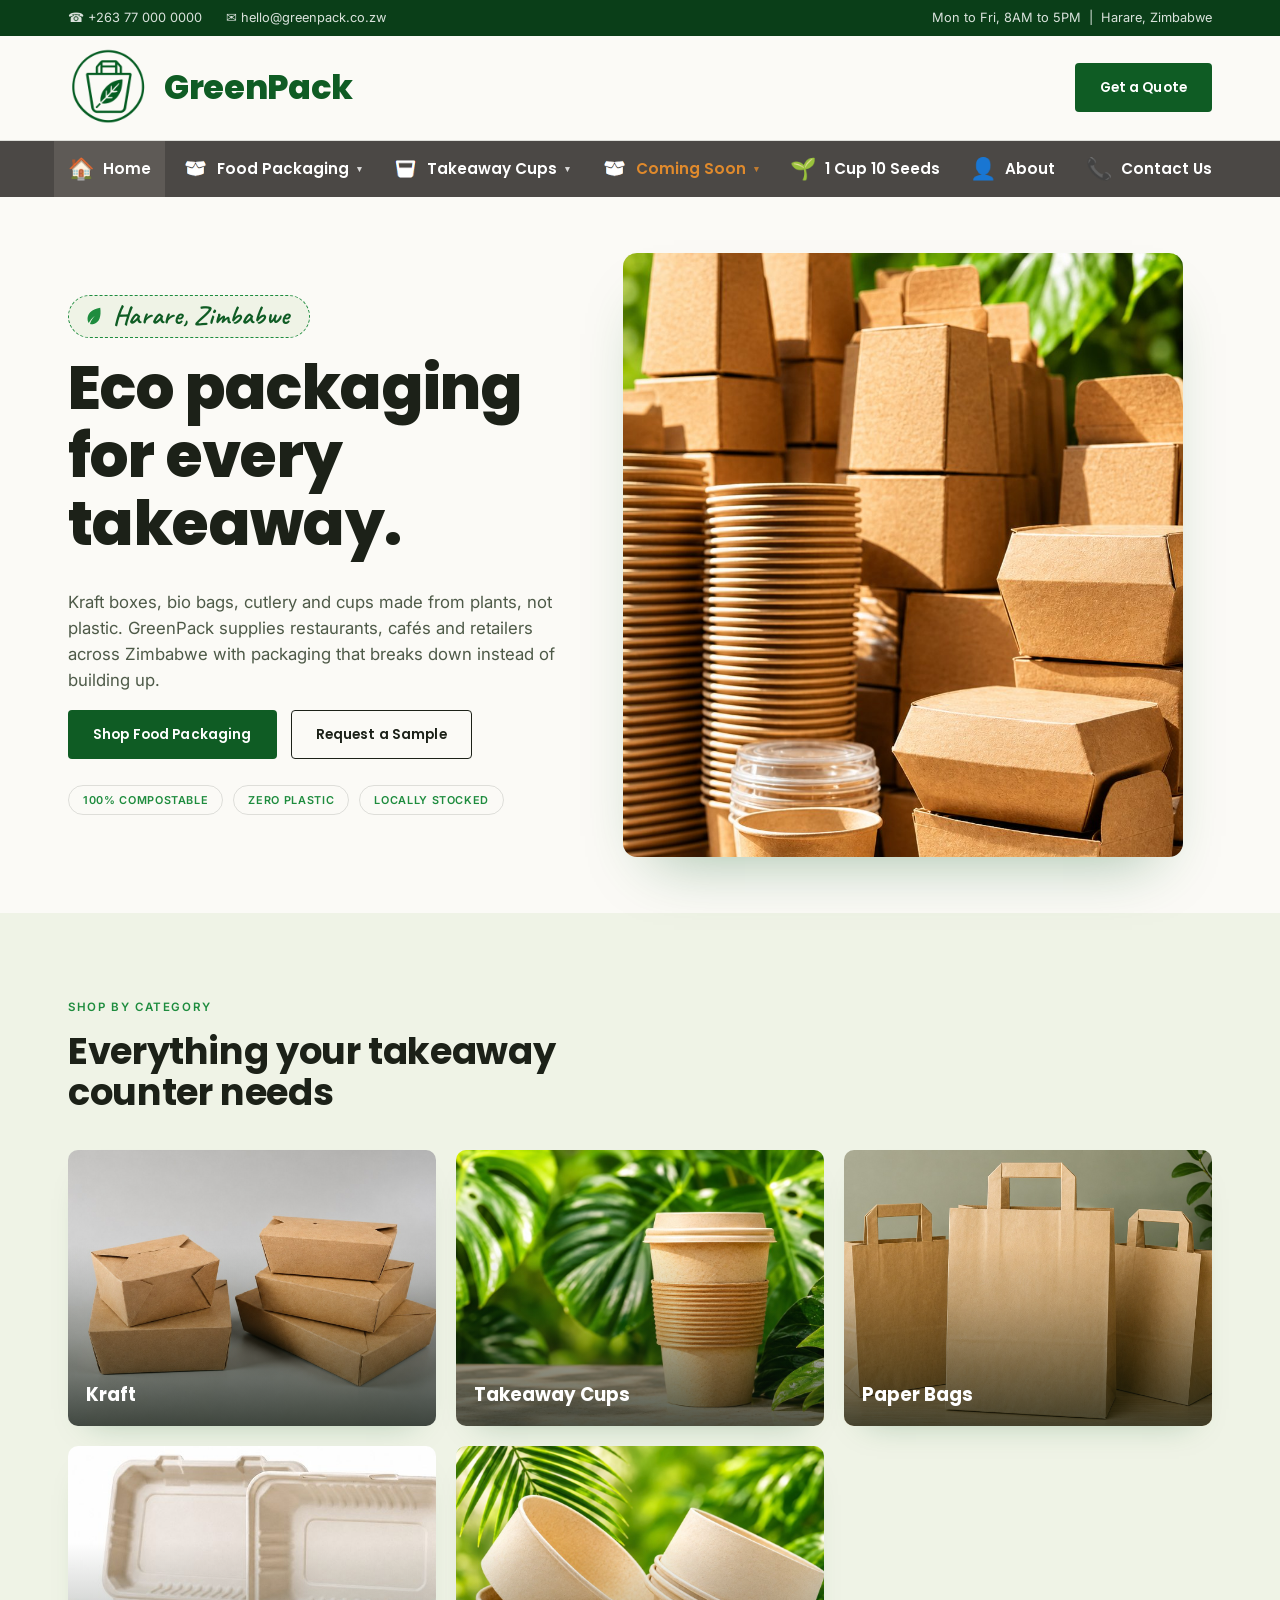
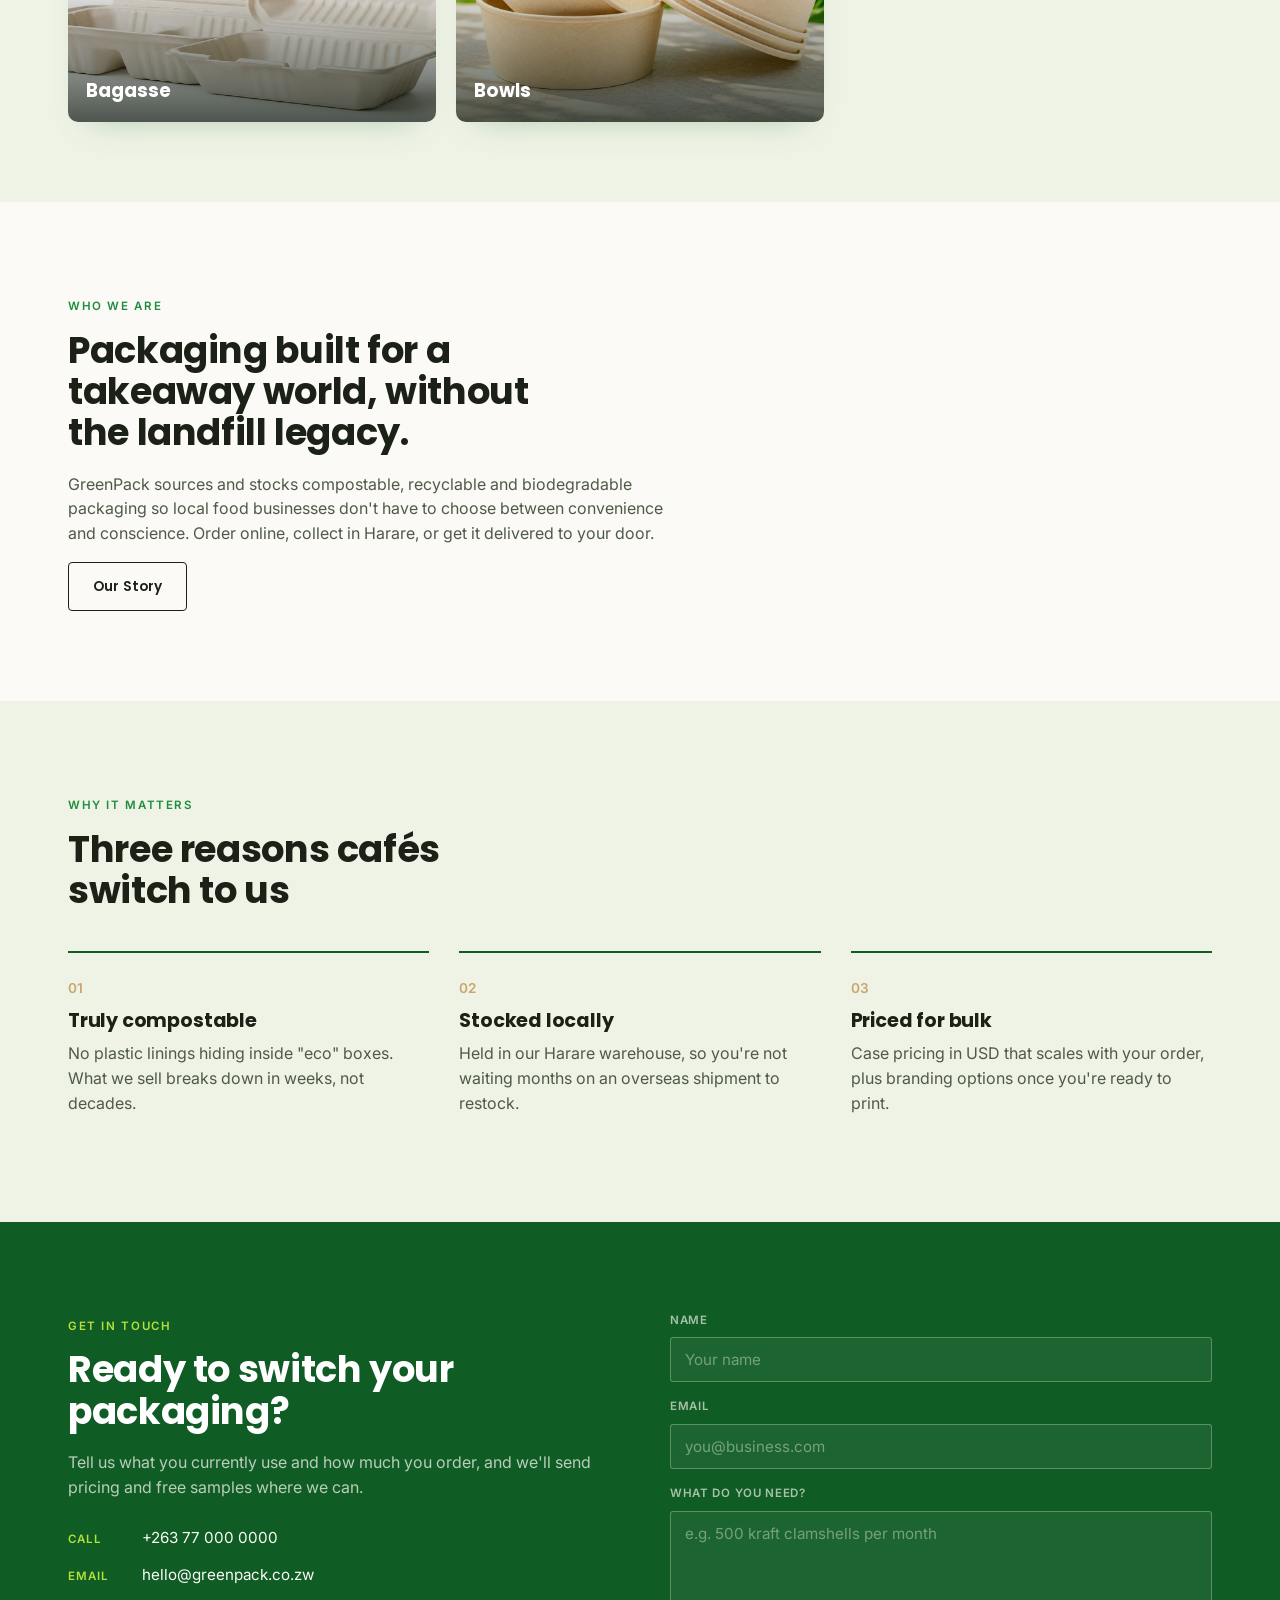
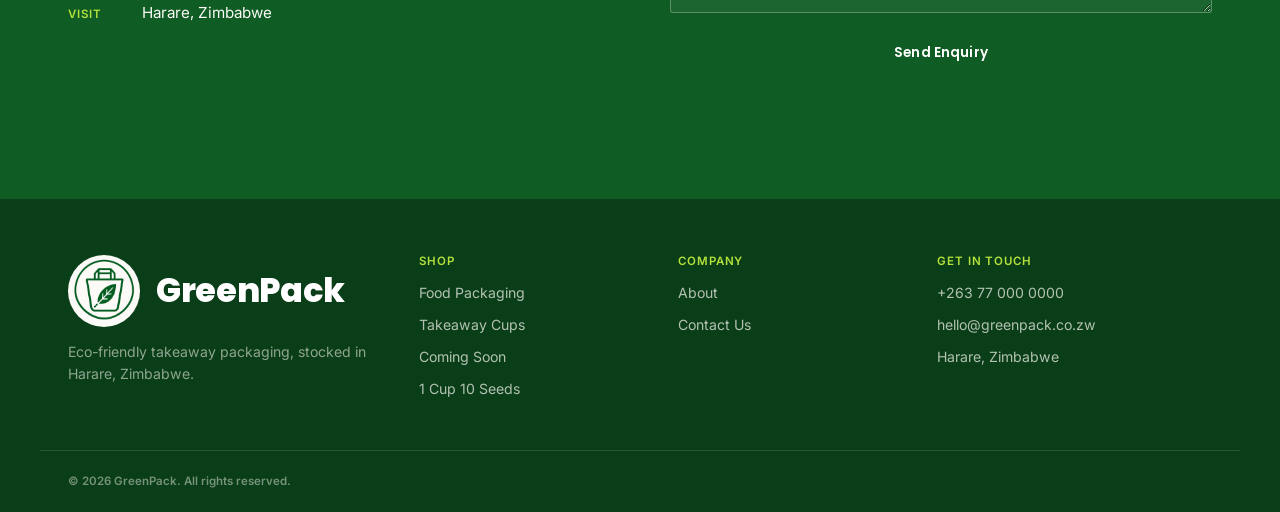
==== index.html @ 448133c2 "Add files via upload" ====
<!DOCTYPE html>
<html lang="en">
<head>
<meta charset="UTF-8">
<meta name="viewport" content="width=device-width, initial-scale=1.0">
<title>GreenPack | Eco-Friendly Packaging Supplier</title>
<link rel="icon" type="image/png" sizes="16x16" href="assets/favicon2-16.png?v=5">
<link rel="icon" type="image/png" sizes="32x32" href="assets/favicon2-32.png?v=5">
<link rel="icon" type="image/png" sizes="48x48" href="assets/favicon2-48.png?v=5">
<link rel="apple-touch-icon" sizes="180x180" href="assets/favicon2-180.png?v=5">
<link rel="preconnect" href="https://fonts.googleapis.com">
<link href="https://fonts.googleapis.com/css2?family=Caveat:wght@600;700&family=Poppins:wght@500;600;700;800&family=Inter:wght@400;500;600&display=swap" rel="stylesheet">
<link rel="stylesheet" href="style.css">
</head>
<body>

<header class="site-header">
  <div class="topbar">
    <div class="wrap topbar-inner">
      <div class="topbar-left">
        <span>&#9742; +263 77 000 0000</span>
        <span>&#9993; hello@greenpack.co.zw</span>
      </div>
      <div class="topbar-right">
        <span>Mon to Fri, 8AM to 5PM &nbsp;|&nbsp; Harare, Zimbabwe</span>
      </div>
    </div>
  </div>

  <div class="brand-row">
    <div class="wrap brand-row-inner">
      <a href="index.html" class="brand">
        <img src="assets/logo-circle.png?v=5" alt="GreenPack logo" class="brand-mark">
        <span class="brand-name">GreenPack</span>
      </a>
      <a href="index.html#contact" class="btn btn-primary brand-cta">Get a Quote</a>
    </div>
  </div>

  <div class="nav-row">
    <div class="wrap nav-row-inner">
      <nav class="main-nav" id="mainNav">
        <a href="index.html" class="active"><span class="nav-icon">&#127968;</span>Home</a>

        <div class="nav-item has-mega">
          <button class="nav-trigger "><img src="assets/icon-box.png" alt="" class="nav-icon-img">Food Packaging <span class="caret">&#9662;</span></button>
            <div class="mega mega-grid mega-grid-photo">
            <a href="food-packaging.html#bagasse"><img src="assets/fp-bagasse.png" class="mega-photo" alt="">Bagasse</a>
            <a href="food-packaging.html#kraft"><img src="assets/fp-kraft.png" class="mega-photo" alt="">Kraft</a>
            <a href="food-packaging.html#ice-cream"><img src="assets/fp-ice-cream.png" class="mega-photo" alt="">Ice Cream</a>
            <a href="food-packaging.html#salad-bowls"><img src="assets/fp-salad-bowls.png" class="mega-photo" alt="">Salad Bowls</a>
            <a href="food-packaging.html#noodle-soup"><img src="assets/fp-noodle-soup.png" class="mega-photo" alt="">Noodle &amp; Soup</a>
            <a href="food-packaging.html#paper-bags"><img src="assets/fp-paper-bags.png" class="mega-photo" alt="">Paper Bags</a>
          </div>
        </div>

        <div class="nav-item has-mega">
          <button class="nav-trigger "><img src="assets/icon-cup.png" alt="" class="nav-icon-img">Takeaway Cups <span class="caret">&#9662;</span></button>
          <div class="mega mega-grid mega-grid-photo mega-grid-2col">
            <a href="takeaway-cups.html#espresso-cups"><img src="assets/tc-espresso-cups.png" class="mega-photo" alt="">Takeaway Coffee Cups</a>
            <a href="takeaway-cups.html#bio-cups"><img src="assets/tc-bio-cups.png" class="mega-photo" alt="">Biodegradable Coffee Cups</a>
          </div>
        </div>

        <div class="nav-item has-mega nav-item-soon">
          <button class="nav-trigger nav-trigger-soon "><img src="assets/icon-box.png" alt="" class="nav-icon-img">Coming Soon <span class="caret">&#9662;</span></button>
          <div class="mega mega-grid mega-grid-photo mega-grid-2col mega-soon">
            <a href="coming-soon.html#cutlery"><img src="assets/ic-paddles.png" class="mega-photo" alt="">Eco-Friendly Cutlery <em>Soon</em></a>
            <a href="coming-soon.html#plates"><img src="assets/plates.jpg" class="mega-photo" alt="">Eco-Friendly Plates <em>Soon</em></a>
          </div>
        </div>

        <a href="one-cup-ten-seeds.html" class=""><span class="nav-icon">&#127793;</span>1 Cup 10 Seeds</a>
        <a href="about.html" class=""><span class="nav-icon">&#128100;</span>About</a>
        <a href="index.html#contact"><span class="nav-icon">&#128222;</span>Contact Us</a>
      </nav>

      <button class="nav-toggle" id="navToggle" aria-label="Toggle menu" aria-expanded="false">
        <span></span><span></span><span></span>
      </button>
    </div>
  </div>
</header>

<section class="hero">
  <div class="wrap hero-inner">
    <div class="hero-copy">
      <span class="stamp-eco"><svg viewBox="0 0 24 24" aria-hidden="true"><path d="M20 4C10 4 4.5 9 4.5 15.5c0 1.3.3 2.4.8 3.3C7 16.5 9.5 14 13 12c-3 2.5-5.3 5.2-6.5 8 1 .4 2 .6 3 .6C17 20.6 20 13 20 4z" fill="currentColor"/></svg>Harare, Zimbabwe</span>
      <h1 class="reveal">Eco packaging<br>for every<br>takeaway.</h1>
      <p class="hero-sub reveal">Kraft boxes, bio bags, cutlery and cups made from plants, not plastic. GreenPack supplies restaurants, caf&eacute;s and retailers across Zimbabwe with packaging that breaks down instead of building up.</p>
      <div class="hero-ctas reveal">
        <a href="food-packaging.html" class="btn btn-primary">Shop Food Packaging</a>
        <a href="index.html#contact" class="btn btn-ghost">Request a Sample</a>
      </div>
      <div class="stamp-row reveal">
        <span class="stamp stamp-outline">100% Compostable</span>
        <span class="stamp stamp-outline">Zero Plastic</span>
        <span class="stamp stamp-outline">Locally Stocked</span>
      </div>
    </div>

    <div class="hero-art" aria-hidden="true">
      <img src="assets/hero-photo.jpg" alt="GreenPack eco-friendly packaging" class="hero-photo">
    </div>
  </div>
</section>

<section class="cat-strip">
  <div class="wrap">
    <span class="eyebrow reveal">Shop by category</span>
    <h2 class="reveal">Everything your takeaway counter needs</h2>
    <div class="cat-grid cat-grid-photo">
      <a class="cat-photo-card reveal" href="food-packaging.html#kraft">
        <img src="assets/kraft.jpg" alt="Kraft packaging">
        <span class="cat-photo-label">Kraft</span>
      </a>
      <a class="cat-photo-card reveal" href="takeaway-cups.html">
        <img src="assets/cups.jpg" alt="Takeaway cups">
        <span class="cat-photo-label">Takeaway Cups</span>
      </a>
      <a class="cat-photo-card reveal" href="food-packaging.html#paper-bags">
        <img src="assets/paperbags.jpg" alt="Paper bags">
        <span class="cat-photo-label">Paper Bags</span>
      </a>
      <a class="cat-photo-card reveal" href="food-packaging.html#bagasse">
        <img src="assets/cat-bagasse.jpg" alt="Bagasse packaging">
        <span class="cat-photo-label">Bagasse</span>
      </a>
      <a class="cat-photo-card reveal" href="food-packaging.html#salad-bowls">
        <img src="assets/cat-bowls.jpg" alt="Bowls">
        <span class="cat-photo-label">Bowls</span>
      </a>
    </div>
  </div>
</section>

<section class="about-teaser">
  <div class="wrap about-teaser-inner">
    <div class="about-teaser-copy reveal">
      <span class="eyebrow">Who we are</span>
      <h2>Packaging built for a takeaway world, without the landfill legacy.</h2>
      <p>GreenPack sources and stocks compostable, recyclable and biodegradable packaging so local food businesses don't have to choose between convenience and conscience. Order online, collect in Harare, or get it delivered to your door.</p>
      <a href="about.html" class="btn btn-ghost">Our Story</a>
    </div>
  </div>
</section>

<section class="why">
  <div class="wrap">
    <span class="eyebrow reveal">Why it matters</span>
    <h2 class="reveal">Three reasons caf&eacute;s switch to us</h2>
    <div class="why-grid">
      <div class="why-card reveal">
        <span class="why-mark">01</span>
        <h3>Truly compostable</h3>
        <p>No plastic linings hiding inside "eco" boxes. What we sell breaks down in weeks, not decades.</p>
      </div>
      <div class="why-card reveal">
        <span class="why-mark">02</span>
        <h3>Stocked locally</h3>
        <p>Held in our Harare warehouse, so you're not waiting months on an overseas shipment to restock.</p>
      </div>
      <div class="why-card reveal">
        <span class="why-mark">03</span>
        <h3>Priced for bulk</h3>
        <p>Case pricing in USD that scales with your order, plus branding options once you're ready to print.</p>
      </div>
    </div>
  </div>
</section>

<section class="contact" id="contact">
  <div class="wrap contact-inner">
    <div class="contact-copy reveal">
      <span class="eyebrow">Get in touch</span>
      <h2>Ready to switch your packaging?</h2>
      <p>Tell us what you currently use and how much you order, and we'll send pricing and free samples where we can.</p>
      <ul class="contact-list">
        <li><strong>Call</strong><span>+263 77 000 0000</span></li>
        <li><strong>Email</strong><span>hello@greenpack.co.zw</span></li>
        <li><strong>Visit</strong><span>Harare, Zimbabwe</span></li>
      </ul>
    </div>
    <form class="contact-form reveal" id="contactForm">
      <label>Name<input type="text" name="name" required placeholder="Your name"></label>
      <label>Email<input type="email" name="email" required placeholder="you@business.com"></label>
      <label>What do you need?<textarea name="message" rows="4" required placeholder="e.g. 500 kraft clamshells per month"></textarea></label>
      <button type="submit" class="btn btn-primary btn-full">Send Enquiry</button>
      <p class="form-note" id="formNote" role="status"></p>
    </form>
  </div>
</section>

<footer class="site-footer">
  <div class="wrap footer-inner">
    <div class="footer-brand">
      <a href="index.html" class="brand">
        <img src="assets/logo-circle.png?v=5" alt="GreenPack logo" class="brand-mark">
        <span class="brand-name">GreenPack</span>
      </a>
      <p>Eco-friendly takeaway packaging, stocked in Harare, Zimbabwe.</p>
    </div>

    <div class="footer-col">
      <h4>Shop</h4>
      <a href="food-packaging.html">Food Packaging</a>
      <a href="takeaway-cups.html">Takeaway Cups</a>
      <a href="coming-soon.html">Coming Soon</a>
      <a href="one-cup-ten-seeds.html">1 Cup 10 Seeds</a>
    </div>

    <div class="footer-col">
      <h4>Company</h4>
      <a href="about.html">About</a>
      <a href="index.html#contact">Contact Us</a>
    </div>

    <div class="footer-col">
      <h4>Get in touch</h4>
      <span>+263 77 000 0000</span>
      <span>hello@greenpack.co.zw</span>
      <span>Harare, Zimbabwe</span>
    </div>
  </div>
  <div class="wrap footer-bottom">
    <p>&copy; <span id="year"></span> GreenPack. All rights reserved.</p>
  </div>
</footer>
<script src="script.js"></script>
</body>
</html>
---- style.css ----
/* ============================================
   GreenPack — design tokens
   ============================================ */
:root{
  --ink:        #1C2118;
  --ink-soft:   #4E5A48;
  --paper:      #FBFAF6;
  --paper-alt:  #EFF3E6;
  --forest:     #0F5C24;
  --forest-dk:  #0A3E18;
  --leaf:       #1E8C3E;
  --sprout:     #B4E13C;
  --kraft:      #C9A66B;
  --line:       rgba(28,33,24,0.13);
  --navbar:     #4B4845;
  --navbar-hi:  #5E5A56;
  --soon:       #E08A2C;
  --soon-dk:    #B8681A;

  --font-display: 'Poppins', sans-serif;
  --font-mono: 'Inter', sans-serif;
  --font-body: 'Inter', sans-serif;

  --wrap: 1200px;
}

*{box-sizing:border-box;}
html{scroll-behavior:smooth;}
body{
  margin:0;
  background:var(--paper);
  color:var(--ink);
  font-family:var(--font-body);
  line-height:1.55;
  -webkit-font-smoothing:antialiased;
}
img{max-width:100%;display:block;}
a{color:inherit;text-decoration:none;}
.wrap{max-width:var(--wrap);margin:0 auto;padding:0 28px;}

h1,h2,h3,h4{
  font-family:var(--font-display);
  font-weight:700;
  font-style:normal;
  line-height:1.12;
  margin:0 0 .5em;
  letter-spacing:-0.01em;
}
h1{font-size:clamp(2.4rem,5.2vw,3.8rem);font-weight:800;}
h2{font-size:clamp(1.6rem,3vw,2.3rem);max-width:20ch;}
p{color:var(--ink-soft);margin:0 0 1em;}

.eyebrow{
  display:inline-block;
  font-family:var(--font-mono);
  font-size:.72rem;
  letter-spacing:.14em;
  text-transform:uppercase;
  color:var(--leaf);
  margin-bottom:14px;
}
.section-sub{max-width:52ch;color:var(--ink-soft);}

/* buttons */
.btn{
  display:inline-flex;align-items:center;justify-content:center;
  font-family:var(--font-display);font-weight:600;
  font-size:.85rem;letter-spacing:.01em;
  padding:13px 24px;border-radius:4px;border:1.5px solid transparent;
  transition:transform .18s ease, background .18s ease, color .18s ease, border-color .18s ease;
  cursor:pointer;
}
.btn-primary{background:var(--forest);color:#fff;}
.btn-primary:hover{background:var(--leaf);transform:translateY(-2px);}
.btn-ghost{border-color:var(--ink);color:var(--ink);background:transparent;}
.btn-ghost:hover{border-color:var(--forest);color:var(--forest);transform:translateY(-2px);}
.btn-full{width:100%;}
.btn-sm{padding:8px 14px;font-size:.75rem;}

/* stamps */
.stamp{
  font-family:var(--font-mono);
  font-size:.68rem;letter-spacing:.06em;text-transform:uppercase;
  background:var(--forest);color:#fff;
  padding:6px 14px;border-radius:100px;
  display:inline-block;
}
.stamp-outline{
  background:transparent;border:1.5px solid var(--line);color:var(--leaf);
}
.stamp-row{display:flex;flex-wrap:wrap;gap:10px;margin-top:26px;}

.stamp-eco{
  display:inline-flex;align-items:center;gap:8px;
  font-family:'Caveat','Segoe Script',cursive;font-weight:700;
  font-size:1.65rem;line-height:1;letter-spacing:.01em;
  color:var(--forest);background:var(--paper-alt);
  border:1.5px dashed var(--leaf);border-radius:100px;
  padding:7px 20px 8px 14px;margin-bottom:16px;
}
.stamp-eco svg{width:22px;height:22px;color:var(--leaf);transform:rotate(-8deg);flex-shrink:0;}

/* ============================================
   Header / topbar
   ============================================ */
.topbar{background:var(--forest-dk);color:rgba(255,255,255,.85);font-size:.8rem;}
.topbar-inner{display:flex;justify-content:space-between;padding:8px 28px;flex-wrap:wrap;gap:6px;}
.topbar-left span{margin-right:20px;}

.site-header{position:sticky;top:0;z-index:50;}

/* --- brand row: logo has its own dedicated space --- */
.brand-row{background:var(--paper);border-bottom:1px solid var(--line);}
.brand-row-inner{display:flex;align-items:center;justify-content:space-between;padding:18px 28px;}
.brand{display:flex;align-items:center;gap:12px;}
.brand-mark{width:52px;height:52px;object-fit:contain;}
.brand-name{font-family:var(--font-display);font-weight:800;font-size:1.55rem;color:var(--forest);letter-spacing:-0.01em;}
.brand-cta{white-space:nowrap;}

/* --- nav row: dark grey bar, single line, icons beside labels --- */
.nav-row{background:var(--navbar);}
.nav-row-inner{display:flex;align-items:center;justify-content:space-between;padding:0 14px;}

.main-nav{display:flex;align-items:center;justify-content:space-between;width:100%;gap:0;position:relative;flex-wrap:nowrap;}
.main-nav > a{
  font-family:var(--font-display);font-size:.95rem;font-weight:600;color:#fff;
  padding:16px 14px;display:flex;align-items:center;gap:8px;white-space:nowrap;
}
.main-nav > a:hover, .main-nav > a.active{background:var(--navbar-hi);}
.nav-icon{font-size:1.4em;line-height:1;}
.nav-icon-img{width:27px;height:auto;display:block;flex-shrink:0;}

.nav-item{position:relative;}
.nav-trigger{
  font-family:var(--font-display);font-size:.95rem;font-weight:600;color:#fff;
  background:none;border:none;cursor:pointer;padding:16px 14px;
  display:flex;align-items:center;gap:8px;white-space:nowrap;
}
.nav-trigger:hover, .nav-trigger.active{background:var(--navbar-hi);}
.caret{font-size:.6em;transition:transform .18s ease;opacity:.8;}
.nav-item:hover .caret{transform:rotate(180deg);}

/* coming soon gets its own colour, both in the bar and the dropdown */
.nav-trigger-soon{color:var(--soon);}
.nav-item-soon:hover .nav-trigger-soon, .nav-trigger-soon.active{color:#fff;background:var(--soon-dk);}
.mega-soon a em{background:var(--soon);color:#fff;}
.mega-soon a:hover{color:var(--soon-dk);}

.mega{
  position:absolute;top:100%;left:0;
  background:#fff;border:1px solid var(--line);border-radius:6px;
  box-shadow:0 24px 48px -24px rgba(10,20,10,.4);
  padding:24px;opacity:0;visibility:hidden;transform:translateY(6px);
  transition:opacity .16s ease, transform .16s ease, visibility .16s;
  z-index:60;
}
.nav-item:hover .mega, .nav-item.open .mega{opacity:1;visibility:visible;transform:translateY(0);}

.mega-grid{display:grid;grid-template-columns:repeat(4,1fr);gap:6px 26px;min-width:600px;}
.mega-grid-sm{grid-template-columns:repeat(2,1fr);min-width:340px;}
.mega-grid a{
  display:flex;align-items:center;gap:10px;padding:9px 6px;border-radius:4px;
  font-size:.88rem;color:var(--ink-soft);white-space:nowrap;
}
.mega-grid a:hover{color:var(--forest);background:var(--paper-alt);}
.mega-icon{font-size:1.2rem;}
.mega-grid a em{
  font-style:normal;font-family:var(--font-mono);font-size:.62rem;
  background:var(--sprout);color:var(--forest-dk);padding:2px 6px;border-radius:100px;margin-left:auto;
}
.mega-grid-photo{grid-template-columns:repeat(4,1fr);min-width:640px;}
.mega-grid-2col{grid-template-columns:repeat(2,1fr);min-width:380px;}
.mega-photo{width:38px;height:32px;object-fit:contain;flex-shrink:0;}

.mega-columns{display:grid;grid-template-columns:repeat(4,1fr);gap:24px 40px;min-width:760px;}
.mega-col h4{
  display:flex;align-items:center;gap:8px;
  font-size:.72rem;text-transform:uppercase;letter-spacing:.08em;color:var(--leaf);
  font-family:var(--font-mono);margin-bottom:12px;font-weight:400;
}
.mega-col-photo{width:26px;height:26px;object-fit:contain;flex-shrink:0;}
.mega-col a{display:block;padding:7px 0;font-size:.88rem;color:var(--ink-soft);}
.mega-col a:hover{color:var(--forest);}

.nav-toggle{display:none;flex-direction:column;justify-content:center;gap:5px;width:34px;height:34px;background:none;border:none;cursor:pointer;flex-shrink:0;}
.nav-toggle span{width:100%;height:2px;background:#fff;}

/* ============================================
   Hero
   ============================================ */
.hero{padding:56px 0 56px;}
.hero-inner{display:grid;grid-template-columns:1fr 1.15fr;gap:44px;align-items:center;}
.hero-sub{max-width:46ch;font-size:1.05rem;}
.hero-ctas{display:flex;gap:14px;flex-wrap:wrap;margin-top:6px;}

.hero-art{display:flex;justify-content:center;}
.hero-photo{
  width:100%;max-width:560px;margin-left:-30px;border-radius:14px;
  aspect-ratio:1/1.08;object-fit:cover;object-position:center 38%;
  box-shadow:0 30px 60px -30px rgba(15,92,36,.4);
}

/* ============================================
   Category strip (home)
   ============================================ */
.cat-strip{padding:80px 0;background:var(--paper-alt);}
.cat-grid{display:grid;grid-template-columns:repeat(4,1fr);gap:20px;margin-top:36px;}
.cat-grid-photo{grid-template-columns:repeat(3,1fr);}
.cat-photo-card{
  position:relative;display:block;aspect-ratio:4/3;border-radius:10px;overflow:hidden;
  box-shadow:0 16px 32px -22px rgba(15,92,36,.35);
}
.cat-photo-card img{width:100%;height:100%;object-fit:cover;transition:transform .35s ease;}
.cat-photo-card:hover img{transform:scale(1.06);}
.cat-photo-card::after{
  content:"";position:absolute;inset:0;
  background:linear-gradient(0deg, rgba(10,20,10,.72) 0%, rgba(10,20,10,.15) 45%, rgba(10,20,10,0) 65%);
}
.cat-photo-label{
  position:absolute;left:18px;bottom:16px;z-index:2;
  font-family:var(--font-display);font-weight:700;font-size:1.15rem;color:#fff;
}
.cat-photo-card-soon img.cat-photo-icon-fallback{
  object-fit:contain;padding:22%;background:var(--forest);
}
.soon-photo-grid{grid-template-columns:repeat(2,1fr);gap:56px;max-width:820px;}
.cat-photo-soon-chip{position:absolute;top:16px;right:16px;z-index:2;}
.cat-card{
  background:#fff;border:1px solid var(--line);border-radius:8px;padding:26px 20px;
  text-align:center;transition:transform .2s ease, box-shadow .2s ease, border-color .2s ease;
}
.cat-card:hover{transform:translateY(-4px);border-color:var(--leaf);box-shadow:0 16px 32px -20px rgba(15,92,36,.3);}
.cat-icon{font-size:2rem;display:block;margin-bottom:10px;}
.cat-icon-img{width:44px;height:auto;display:block;margin:0 auto 12px;border-radius:8px;}
.cat-card h3{font-size:1.02rem;margin-bottom:4px;}
.count{font-family:var(--font-mono);font-size:.74rem;color:var(--leaf);}
.cat-card-soon{opacity:.85;}

/* ============================================
   About teaser / stats
   ============================================ */
.about-teaser{padding:90px 0;}
.about-teaser-inner{display:grid;grid-template-columns:1fr;gap:50px;align-items:start;}
.about-teaser-inner .about-teaser-copy{max-width:62ch;}
.stat-strip{display:grid;grid-template-columns:1fr 1fr;gap:26px 20px;border-left:2px dashed var(--line);padding-left:36px;}
.stat-num{display:block;font-family:var(--font-mono);font-weight:700;font-size:2.1rem;color:var(--forest);}
.stat-label{font-size:.78rem;color:var(--ink-soft);text-transform:uppercase;letter-spacing:.05em;}

/* ============================================
   1 Cup 10 Seeds
   ============================================ */
.seeds{padding:90px 0;background:var(--forest-dk);color:var(--paper);}
.seeds .eyebrow{color:var(--sprout);}
.seeds h2{color:#fff;max-width:none;}
.seeds-head{max-width:64ch;}
.seeds-lead{color:rgba(251,249,243,.78);font-size:1.05rem;}
.seeds-mosaic{
  display:grid;grid-template-columns:.9fr 1.1fr;grid-template-rows:1fr 1fr;
  gap:18px;margin-top:40px;height:640px;
}
.seeds-photo{position:relative;margin:0;border-radius:12px;overflow:hidden;background:#0a2a12;}
.seeds-photo img{width:100%;height:100%;object-fit:cover;transition:transform .5s ease;}
.seeds-photo:hover img{transform:scale(1.04);}
.seeds-photo-tall{grid-row:1 / span 2;}
.seeds-photo::after{content:"";position:absolute;inset:0;background:linear-gradient(0deg,rgba(5,20,8,.7) 0%,rgba(5,20,8,0) 42%);pointer-events:none;}
.seeds-photo figcaption{
  position:absolute;left:20px;bottom:16px;z-index:2;
  font-family:'Caveat',cursive;font-weight:700;font-size:1.7rem;line-height:1.1;color:#fff;
}
.seeds-report{
  margin-top:28px;display:grid;grid-template-columns:1fr 1.2fr;gap:30px 48px;align-items:center;
  background:rgba(251,249,243,.06);border:1px solid rgba(251,249,243,.16);border-radius:14px;padding:36px 40px;
}
.seeds-report h3{color:#fff;font-size:1.5rem;}
.seeds-report p{color:rgba(251,249,243,.75);margin:0;}
.seeds-ledger{display:grid;grid-template-columns:1fr auto 1fr;gap:14px;align-items:stretch;}
.ledger-col{display:flex;flex-direction:column;gap:6px;padding:18px;border-radius:10px;font-size:.86rem;color:rgba(251,249,243,.72);}
.ledger-col strong{font-family:var(--font-display);font-size:1.05rem;color:#fff;}
.ledger-lost{background:rgba(201,166,107,.16);border:1px solid rgba(201,166,107,.4);}
.ledger-back{background:rgba(180,225,60,.14);border:1px solid rgba(180,225,60,.5);}
.ledger-tag{font-family:var(--font-mono);font-weight:600;font-size:.66rem;letter-spacing:.12em;text-transform:uppercase;}
.ledger-lost .ledger-tag{color:var(--kraft);}
.ledger-back .ledger-tag{color:var(--sprout);}
.ledger-arrow{align-self:center;font-size:1.6rem;color:var(--sprout);}
.seeds-math{
  grid-column:1 / -1;list-style:none;margin:0;padding:22px 0 0;border-top:1px dashed rgba(251,249,243,.22);
  display:grid;grid-template-columns:repeat(3,1fr);gap:16px;
}
.seeds-math li{display:flex;align-items:baseline;gap:8px;flex-wrap:wrap;font-size:.92rem;color:rgba(251,249,243,.75);}
.seeds-math strong{font-family:var(--font-display);font-size:1.7rem;color:#fff;}
.seeds-math span{flex-basis:100%;font-family:'Caveat',cursive;font-weight:700;font-size:1.6rem;color:var(--sprout);}

/* ============================================
   Why
   ============================================ */
.why{padding:90px 0;background:var(--paper-alt);}
.why-grid{display:grid;grid-template-columns:repeat(3,1fr);gap:30px;margin-top:40px;}
.why-card{border-top:2px solid var(--forest);padding-top:22px;}
.why-mark{font-family:var(--font-mono);color:var(--kraft);font-size:.85rem;}
.why-card h3{font-size:1.2rem;margin-top:10px;}

/* ============================================
   Contact
   ============================================ */
.contact{padding:90px 0;background:var(--forest);color:var(--paper);}
.contact .eyebrow{color:var(--sprout);}
.contact h2{color:#fff;}
.contact p{color:rgba(251,249,243,.72);}
.contact-inner{display:grid;grid-template-columns:1fr 1fr;gap:60px;align-items:start;}
.contact-list{list-style:none;padding:0;margin:26px 0 0;display:flex;flex-direction:column;gap:14px;}
.contact-list li{display:flex;gap:14px;align-items:baseline;font-size:.95rem;}
.contact-list strong{font-family:var(--font-mono);font-size:.72rem;text-transform:uppercase;letter-spacing:.08em;color:var(--leaf);width:60px;flex-shrink:0;}
.contact .contact-list strong{color:var(--sprout);}
.contact-form{display:flex;flex-direction:column;gap:16px;}
.contact-form label{display:flex;flex-direction:column;gap:8px;font-family:var(--font-mono);font-size:.72rem;text-transform:uppercase;letter-spacing:.06em;color:rgba(251,249,243,.65);}
.contact-form input,.contact-form textarea{font-family:var(--font-body);font-size:.95rem;color:var(--paper);background:rgba(251,249,243,.06);border:1px solid rgba(251,249,243,.28);border-radius:3px;padding:12px 14px;resize:vertical;}
.contact-form input::placeholder,.contact-form textarea::placeholder{color:rgba(251,249,243,.4);}
.contact-form input:focus,.contact-form textarea:focus{outline:none;border-color:var(--sprout);}
.form-note{font-size:.85rem;color:var(--sprout);min-height:1.2em;margin:0;}

/* ============================================
   Category / product pages
   ============================================ */
.page-banner{padding:60px 0 40px;background:var(--paper-alt);}
.cat-section-head{display:flex;align-items:center;gap:14px;margin-bottom:4px;}
.cat-section-icon{width:48px;height:48px;object-fit:contain;flex-shrink:0;}
.cat-section-head h2{margin-bottom:0;}
.cat-section{padding:56px 0;border-bottom:1px solid var(--line);}
.cat-section:last-of-type{border-bottom:none;}
.product-grid{display:grid;grid-template-columns:repeat(3,1fr);gap:20px;margin-top:28px;}
.product-card{background:#fff;border:1px solid var(--line);border-radius:6px;padding:18px;transition:transform .2s ease, box-shadow .2s ease, border-color .2s ease;}
.product-card:hover{transform:translateY(-3px);border-color:var(--leaf);box-shadow:0 14px 28px -20px rgba(15,92,36,.3);}
.tile{display:block;width:100%;aspect-ratio:4/3;border-radius:4px;background:linear-gradient(135deg,var(--paper-alt),#fff);border:1.5px dashed var(--kraft);position:relative;margin-bottom:14px;}
.tile::after{content:"photo";position:absolute;inset:0;display:flex;align-items:center;justify-content:center;font-family:var(--font-mono);font-size:.65rem;letter-spacing:.1em;text-transform:uppercase;color:var(--ink-soft);opacity:.5;}
.tile-photo{width:100%;aspect-ratio:3/4;object-fit:contain;border-radius:4px;margin-bottom:14px;background:var(--paper-alt);padding:10px;}

.product-grid-single{grid-template-columns:1fr;}
.cat-pair-grid{display:grid;grid-template-columns:1fr 1fr;gap:40px;}
.product-card-wide{display:grid;grid-template-columns:200px 1fr;gap:24px;align-items:start;}
.product-card-wide .tile-photo{aspect-ratio:3/4;margin-bottom:0;}
.wide-card-body{display:flex;flex-direction:column;}
.variant-list{list-style:none;padding:0;margin:6px 0 0;}
.variant-list li{display:flex;justify-content:space-between;padding:9px 0;border-bottom:1px solid var(--line);font-size:.92rem;}
.variant-list li .price{font-family:var(--font-mono);font-weight:700;color:var(--forest);}
.wide-card-body .price-row{padding:9px 0;border-top:1px solid var(--line);margin-top:0;}
.variant-last-label{display:flex;flex-direction:column;gap:4px;font-size:.92rem;}
.variant-last-label .price{font-family:var(--font-mono);font-weight:700;color:var(--forest);font-size:1.05rem;}
.product-card h3{font-size:.98rem;margin-bottom:12px;font-weight:600;}
.price-row{display:flex;align-items:center;justify-content:space-between;gap:10px;}
.price{font-family:var(--font-mono);font-weight:700;color:var(--forest);font-size:1.05rem;}

/* coming soon cards */
.soon-grid{display:grid;grid-template-columns:repeat(2,1fr);gap:24px;}
.soon-card{background:#fff;border:1px solid var(--line);border-radius:8px;padding:30px 24px;text-align:center;}
.soon-icon{font-size:2.4rem;display:block;margin-bottom:14px;}
.soon-icon-img{width:64px;height:64px;object-fit:contain;margin:0 auto 14px;}
.soon-card .stamp{margin-bottom:14px;}
.soon-card h3{font-size:1.15rem;}

/* ============================================
   About page
   ============================================ */
.about-hero{padding:70px 0;}
.about-main-title{font-size:clamp(1.6rem,3vw,2.3rem);max-width:20ch;}
.about-substory-title{margin-top:1.2em;}
.about-hero-inner{display:grid;grid-template-columns:1fr 1fr;gap:50px;align-items:center;}
.about-hero-photo img{border-radius:10px;width:100%;aspect-ratio:899/1100;object-fit:cover;object-position:top center;}
.about-hero-photo{background:var(--paper-alt);border-radius:10px;padding:10px;}

.profile{padding:80px 0;background:var(--paper-alt);}
.profile-inner{display:grid;grid-template-columns:.8fr 1.2fr;gap:50px;align-items:center;}
.profile-photo img{border-radius:10px;width:100%;aspect-ratio:899/1100;object-fit:cover;object-position:top center;}
.profile-title{display:block;font-family:var(--font-mono);font-size:.8rem;color:var(--leaf);margin-bottom:14px;}
.profile-copy h2{margin-bottom:6px;}

/* ============================================
   Footer
   ============================================ */
.site-footer{background:var(--forest-dk);color:rgba(251,249,243,.7);padding-top:56px;}
.footer-inner{display:grid;grid-template-columns:1.4fr 1fr 1fr 1.2fr;gap:30px;padding-bottom:40px;border-bottom:1px solid rgba(251,249,243,.12);}
.footer-brand p{color:rgba(251,249,243,.55);margin-top:14px;font-size:.88rem;}
.footer-brand .brand-name{color:#fff;}
.footer-brand .brand-mark{background:var(--paper);border-radius:50%;padding:2px;}
.footer-col h4{font-family:var(--font-mono);font-size:.72rem;text-transform:uppercase;letter-spacing:.08em;color:var(--sprout);margin-bottom:14px;font-weight:400;}
.footer-col a, .footer-col span{display:block;font-size:.88rem;color:rgba(251,249,243,.7);margin-bottom:10px;}
.footer-col a:hover{color:var(--sprout);}
.footer-bottom{padding:22px 28px;}
.footer-bottom p{font-family:var(--font-mono);font-size:.72rem;margin:0;color:rgba(251,249,243,.45);}

/* ============================================
   Reveal on scroll
   ============================================ */
.reveal{opacity:0;transform:translateY(18px);transition:opacity .7s ease,transform .7s ease;}
.reveal.in-view{opacity:1;transform:translateY(0);}
@media (prefers-reduced-motion: reduce){.reveal{opacity:1;transform:none;transition:none;}}

/* ============================================
   Responsive
   ============================================ */
@media (max-width:980px){
  .hero-inner{grid-template-columns:1fr;}
  .about-teaser-inner,.about-hero-inner,.profile-inner{grid-template-columns:1fr;}
  .stat-strip{border-left:none;padding-left:0;border-top:2px dashed var(--line);padding-top:26px;}
  .cat-grid{grid-template-columns:repeat(2,1fr);}
  .product-grid{grid-template-columns:repeat(2,1fr);}
  .why-grid{grid-template-columns:1fr;gap:26px;}
  .contact-inner{grid-template-columns:1fr;gap:40px;}
  .footer-inner{grid-template-columns:1fr 1fr;}
  .soon-grid{grid-template-columns:1fr;}
  .cat-pair-grid{grid-template-columns:1fr;gap:0;}
  .profile-inner{text-align:center;}
  .profile-photo{max-width:320px;margin:0 auto;}
}

@media (max-width:980px){
  .seeds-report{grid-template-columns:1fr;padding:28px 24px;}
  .seeds-mosaic{height:auto;grid-template-columns:1fr 1fr;grid-template-rows:260px 260px;}
}
@media (max-width:520px){
  .seeds{padding:64px 0;}
  .seeds-mosaic{grid-template-columns:1fr;grid-template-rows:none;grid-auto-rows:300px;}
  .seeds-photo-tall{grid-row:auto;}
  .seeds-ledger{grid-template-columns:1fr;}
  .ledger-arrow{transform:rotate(90deg);justify-self:center;}
  .seeds-math{grid-template-columns:1fr;}
}
@media (max-width:980px){
  .mega-columns{min-width:0;grid-template-columns:repeat(2,1fr);}
}

@media (max-width:820px){
  .topbar-inner{font-size:.72rem;}
  .brand-row-inner{padding:14px 20px;}
  .brand-cta{display:none;}
  .nav-row-inner{padding:0 20px;justify-content:flex-end;}
  .main-nav{
    position:absolute;top:100%;left:0;right:0;
    background:var(--navbar);
    flex-direction:column;align-items:stretch;justify-content:flex-start;width:auto;padding:6px 20px 20px;gap:0;
    display:none;max-height:80vh;overflow-y:auto;
  }
  .main-nav.open{display:flex;}
  .main-nav > a{padding:13px 0;border-bottom:1px solid rgba(255,255,255,.08);}
  .nav-trigger{width:100%;justify-content:space-between;padding:13px 0;border-bottom:1px solid rgba(255,255,255,.08);}
  .mega{position:static;box-shadow:none;border:none;opacity:1;visibility:visible;transform:none;display:none;padding:4px 0 12px 30px;background:transparent;}
  .nav-item.open .mega{display:block;}
  .mega-grid,.mega-columns,.mega-grid-photo{min-width:0;grid-template-columns:1fr;display:flex;flex-direction:column;gap:2px;}
  .mega-grid a{color:rgba(255,255,255,.8);}
  .mega-grid a:hover{background:rgba(255,255,255,.08);color:#fff;}
  .mega-col h4{color:var(--sprout);}
  .mega-col a{color:rgba(255,255,255,.8);}
  .nav-toggle{display:flex;}
  .product-grid{grid-template-columns:1fr;}
  .product-card-wide{grid-template-columns:1fr;}
}

@media (max-width:520px){
  .cat-grid{grid-template-columns:1fr;}
  .stat-strip{grid-template-columns:1fr 1fr;}
  .footer-inner{grid-template-columns:1fr;}
}

/* Bolder weight for labels now using the sans font-mono, to match badge styling */
.eyebrow,.stamp,.mega-grid a em,.mega-col h4,.count,.why-mark,
.contact-list strong,.contact-form label,.profile-title,
.footer-col h4,.footer-bottom p{font-weight:600;}

/* 1 Cup 10 Seeds page */
.seed-banner{padding:64px 0 48px;background:var(--paper);}
.seed-lead{max-width:52ch;font-size:1.15rem;margin-bottom:24px;}
.seeds-page{padding:0 0 64px;background:var(--paper);}
.seeds-page .seeds-mosaic{margin-top:0;}
.seed-wwh{padding:72px 0;}
.seed-wwh .why-grid{margin-top:0;}
.seed-wwh .why-mark{font-family:'Caveat',cursive;font-size:1.7rem;font-weight:700;color:var(--leaf);}
.seed-report{padding:72px 0;background:var(--forest);}
.seed-report .seeds-report{margin-top:0;}
.seed-report .eyebrow{color:var(--sprout);}
.seed-cta{display:flex;gap:14px;flex-wrap:wrap;margin-top:32px;}
.seed-cta .btn-ghost{border-color:rgba(251,249,243,.6);color:#fff;}
.seed-cta .btn-primary{background:var(--sprout);color:var(--forest-dk);}
@media (max-width:980px){.seed-wwh{padding:56px 0;}}

.seed-report{padding:48px 0;}
.seed-cta{margin-top:0;}

/* larger, more visible logo */
.brand{gap:16px;}
.brand-mark{width:80px;height:80px;}
.brand-name{font-size:2.1rem;}
.brand-row-inner{padding-top:12px;padding-bottom:12px;}
.footer-brand .brand-mark{width:72px;height:72px;padding:3px;}
@media (max-width:820px){
  .brand-mark{width:60px;height:60px;}
  .brand-name{font-size:1.6rem;}
}
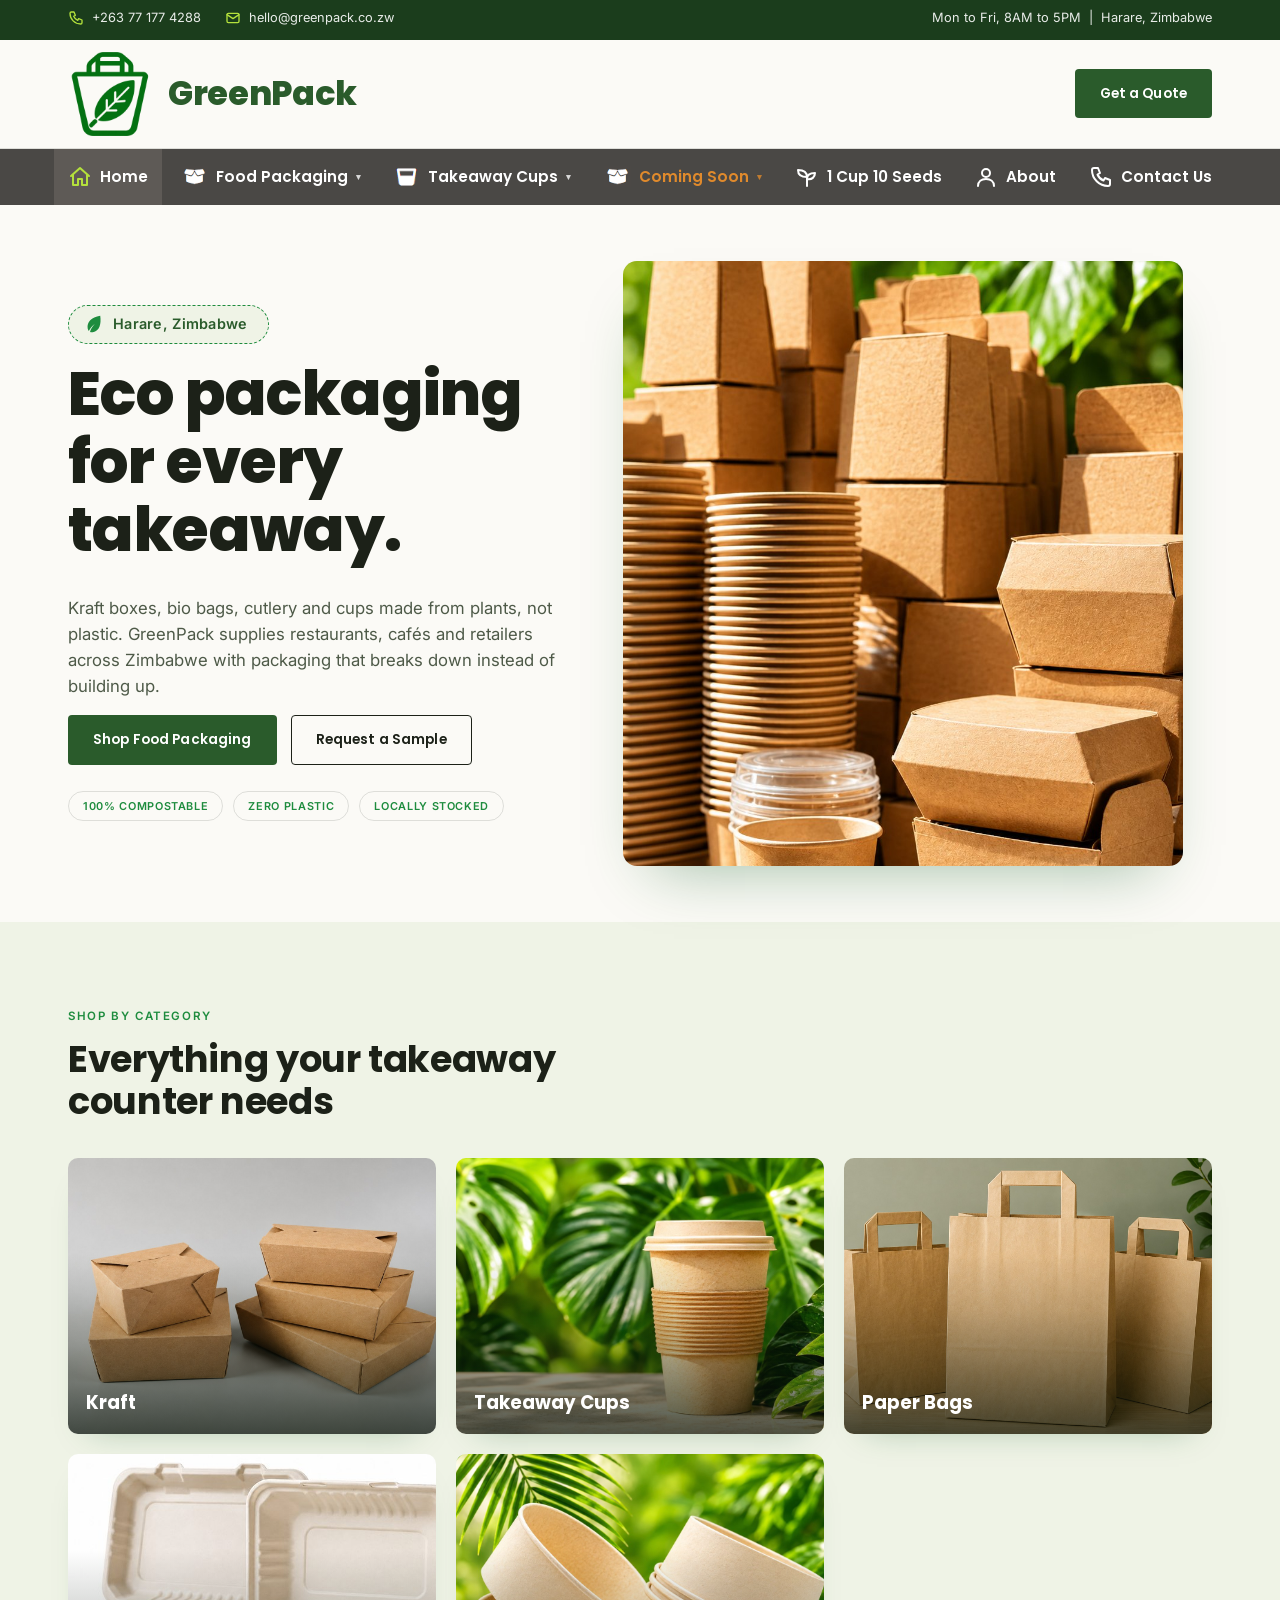
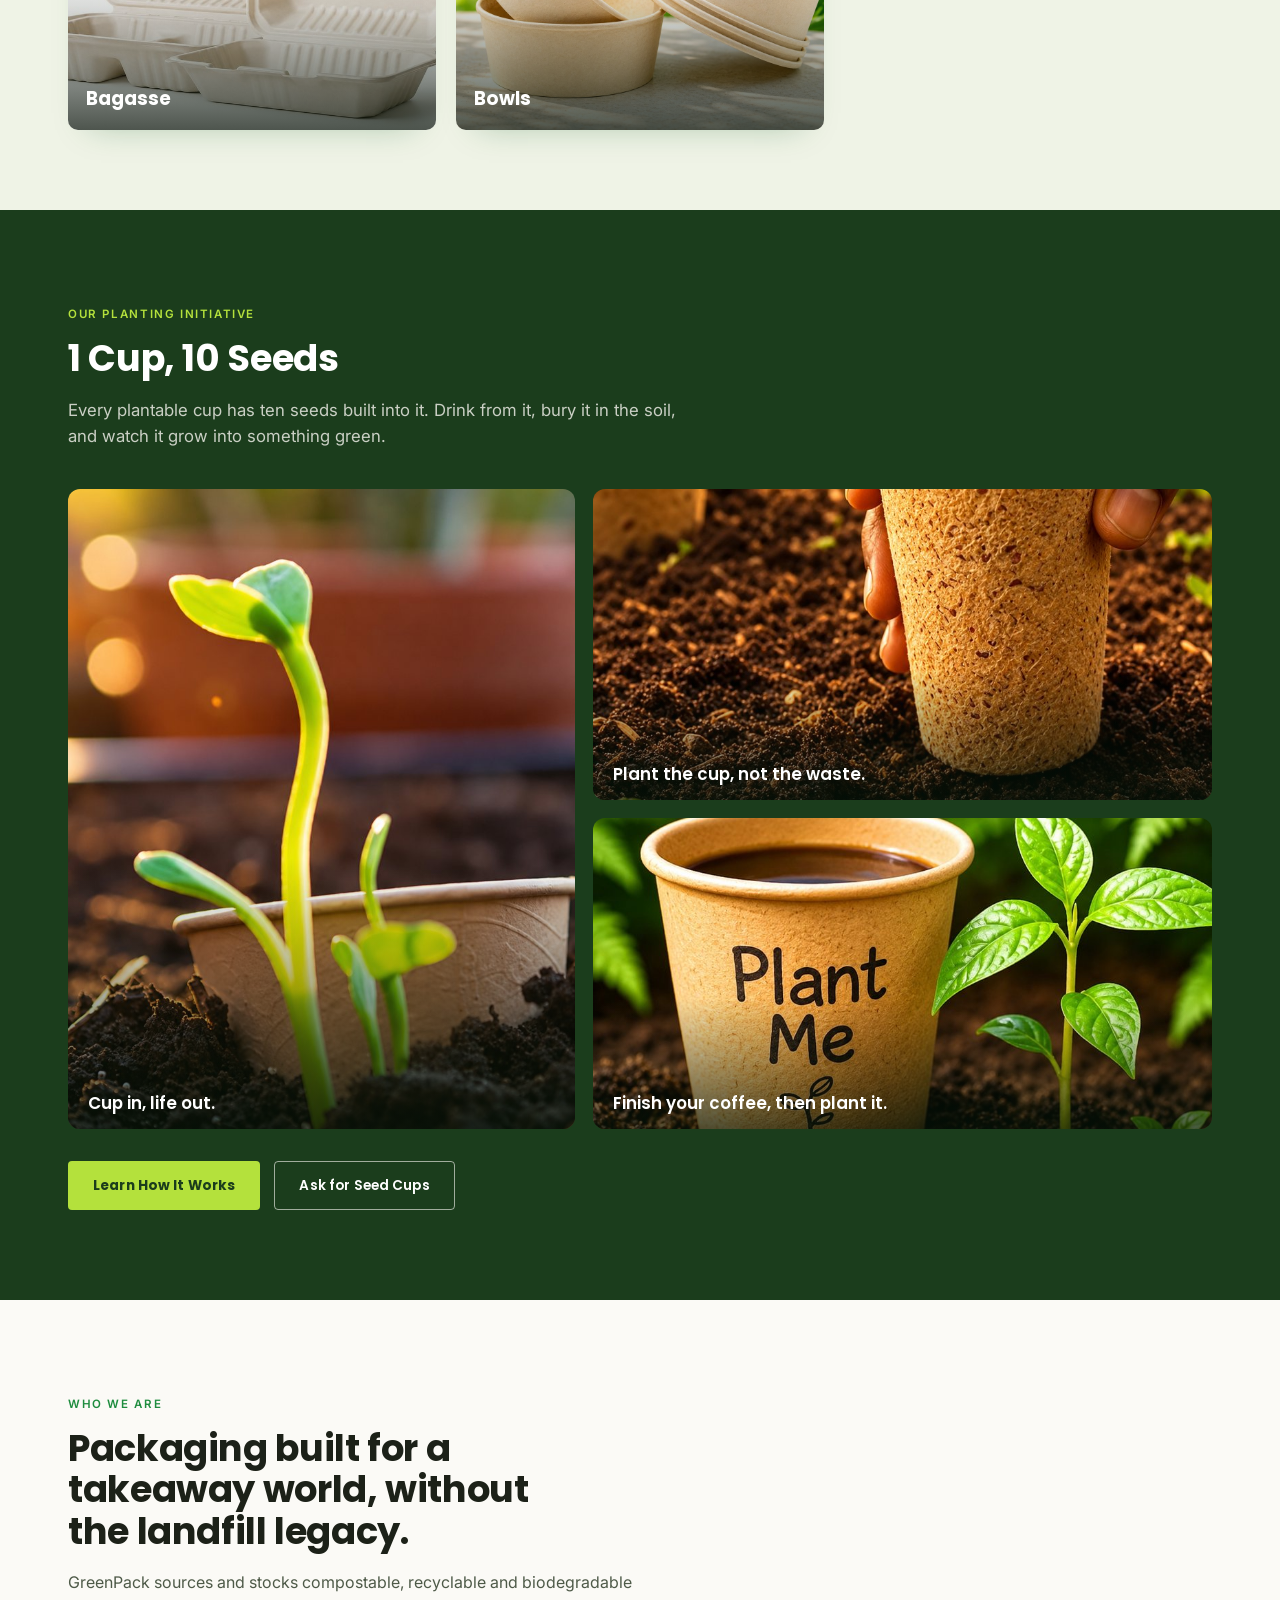
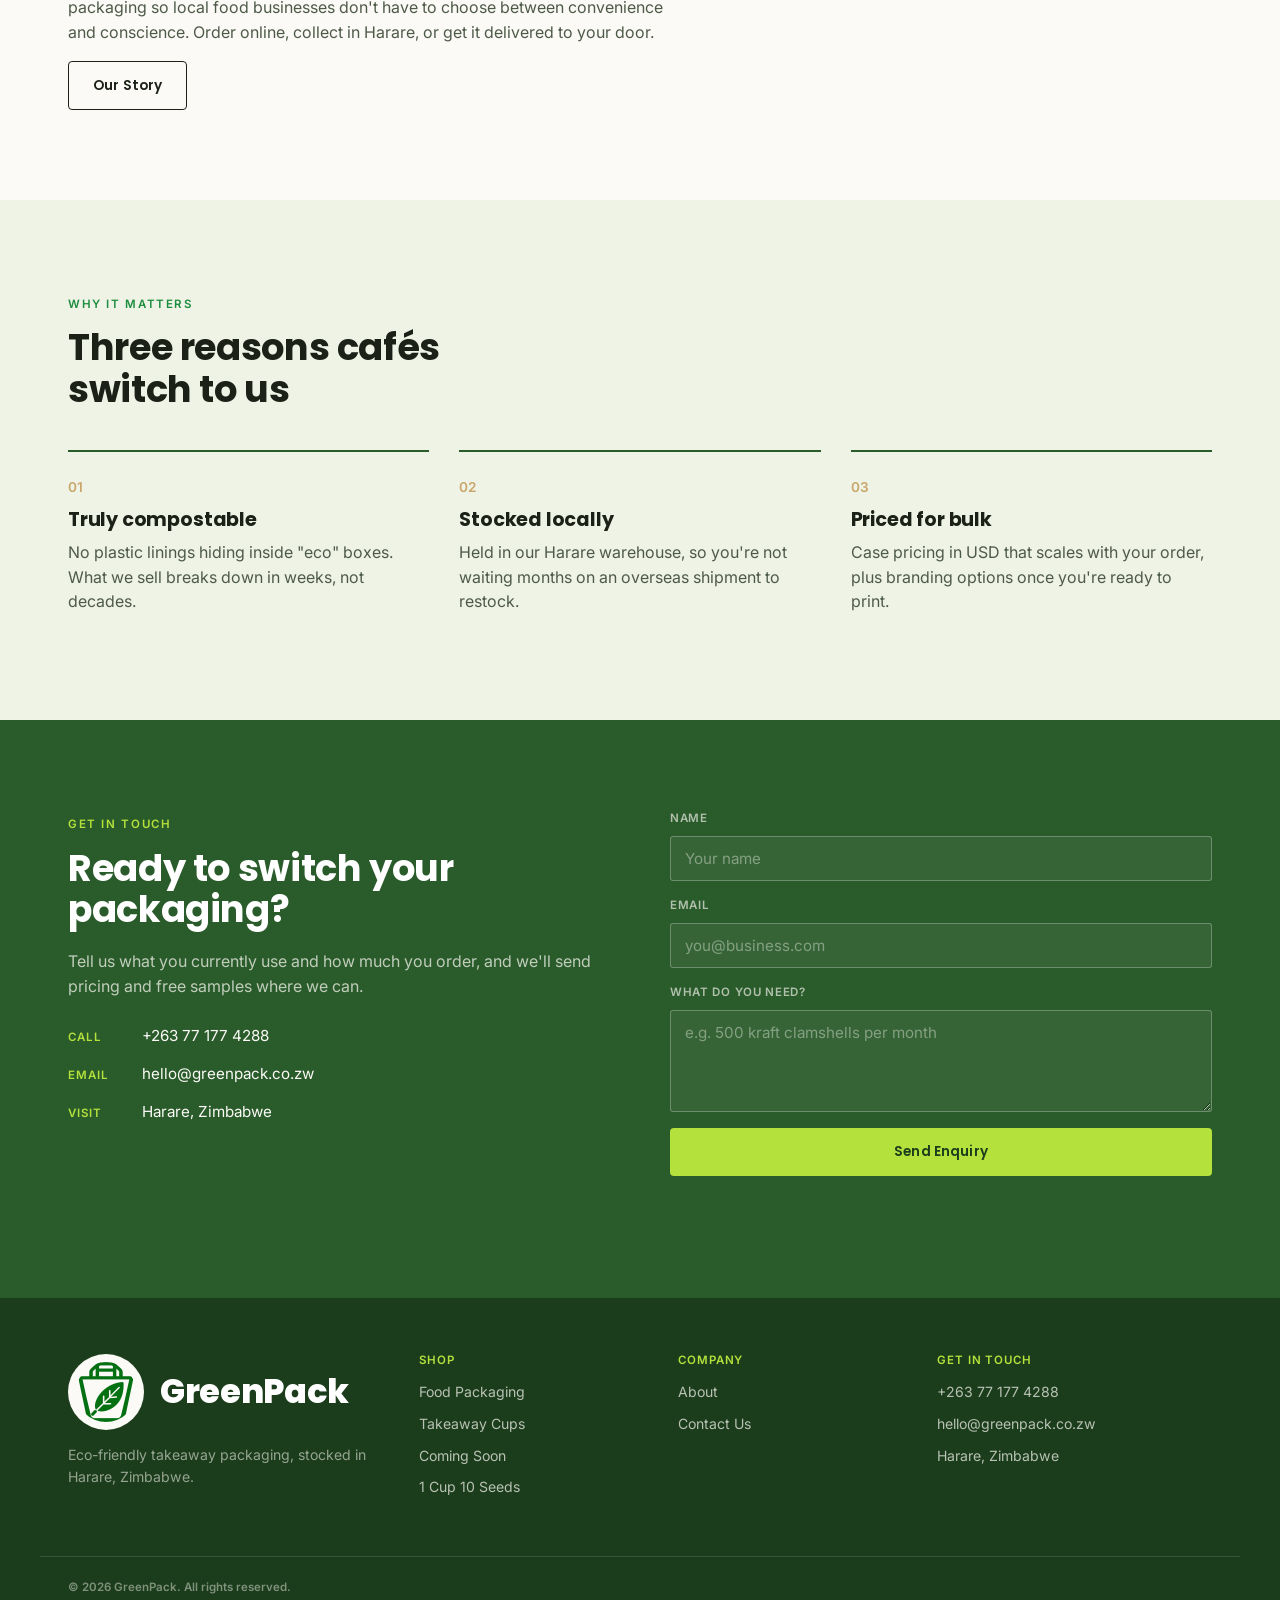
==== commit 611aa61a: "Add files via upload" ====
--- a/index.html
+++ b/index.html
@@ -9,7 +9,7 @@
 <link rel="icon" type="image/png" sizes="48x48" href="assets/favicon2-48.png?v=5">
 <link rel="apple-touch-icon" sizes="180x180" href="assets/favicon2-180.png?v=5">
 <link rel="preconnect" href="https://fonts.googleapis.com">
-<link href="https://fonts.googleapis.com/css2?family=Caveat:wght@600;700&family=Poppins:wght@500;600;700;800&family=Inter:wght@400;500;600&display=swap" rel="stylesheet">
+<link href="https://fonts.googleapis.com/css2?family=Poppins:wght@500;600;700;800&family=Inter:wght@400;500;600&display=swap" rel="stylesheet">
 <link rel="stylesheet" href="style.css">
 </head>
 <body>
@@ -18,8 +18,8 @@
   <div class="topbar">
     <div class="wrap topbar-inner">
       <div class="topbar-left">
-        <span>&#9742; +263 77 000 0000</span>
-        <span>&#9993; hello@greenpack.co.zw</span>
+        <span class="tb-item"><svg class="ico" viewBox="0 0 24 24" width="22" height="22" fill="none" stroke="currentColor" stroke-width="2" stroke-linecap="round" stroke-linejoin="round" aria-hidden="true"><path d="M5 3h4l2 5-2.5 1.5a11 11 0 0 0 6 6L16 13l5 2v4a2 2 0 0 1-2 2A16 16 0 0 1 3 5a2 2 0 0 1 2-2z"/></svg>+263 77 177 4288</span>
+        <span class="tb-item"><svg class="ico" viewBox="0 0 24 24" width="22" height="22" fill="none" stroke="currentColor" stroke-width="2" stroke-linecap="round" stroke-linejoin="round" aria-hidden="true"><rect x="3" y="5" width="18" height="14" rx="2"/><path d="M3 7l9 6 9-6"/></svg>hello@greenpack.co.zw</span>
       </div>
       <div class="topbar-right">
         <span>Mon to Fri, 8AM to 5PM &nbsp;|&nbsp; Harare, Zimbabwe</span>
@@ -30,7 +30,7 @@
   <div class="brand-row">
     <div class="wrap brand-row-inner">
       <a href="index.html" class="brand">
-        <img src="assets/logo-circle.png?v=5" alt="GreenPack logo" class="brand-mark">
+        <img src="assets/logo-bold.png?v=6" alt="GreenPack logo" class="brand-mark">
         <span class="brand-name">GreenPack</span>
       </a>
       <a href="index.html#contact" class="btn btn-primary brand-cta">Get a Quote</a>
@@ -40,7 +40,7 @@
   <div class="nav-row">
     <div class="wrap nav-row-inner">
       <nav class="main-nav" id="mainNav">
-        <a href="index.html" class="active"><span class="nav-icon">&#127968;</span>Home</a>
+        <a href="index.html" class="active"><svg class="ico nav-ico" viewBox="0 0 24 24" width="22" height="22" fill="none" stroke="currentColor" stroke-width="2" stroke-linecap="round" stroke-linejoin="round" aria-hidden="true"><path d="M3 11l9-8 9 8"/><path d="M5 10v10h5v-6h4v6h5V10"/></svg>Home</a>
 
         <div class="nav-item has-mega">
           <button class="nav-trigger "><img src="assets/icon-box.png" alt="" class="nav-icon-img">Food Packaging <span class="caret">&#9662;</span></button>
@@ -70,9 +70,9 @@
           </div>
         </div>
 
-        <a href="one-cup-ten-seeds.html" class=""><span class="nav-icon">&#127793;</span>1 Cup 10 Seeds</a>
-        <a href="about.html" class=""><span class="nav-icon">&#128100;</span>About</a>
-        <a href="index.html#contact"><span class="nav-icon">&#128222;</span>Contact Us</a>
+        <a href="one-cup-ten-seeds.html" class=""><svg class="ico nav-ico" viewBox="0 0 24 24" width="22" height="22" fill="none" stroke="currentColor" stroke-width="2" stroke-linecap="round" stroke-linejoin="round" aria-hidden="true"><path d="M12 21v-9"/><path d="M12 12C12 7 8 5 3 5c0 5 3 7 9 7z"/><path d="M12 14c0-4 3-6 8-6 0 4-3 7-8 6z"/></svg>1 Cup 10 Seeds</a>
+        <a href="about.html" class=""><svg class="ico nav-ico" viewBox="0 0 24 24" width="22" height="22" fill="none" stroke="currentColor" stroke-width="2" stroke-linecap="round" stroke-linejoin="round" aria-hidden="true"><circle cx="12" cy="8" r="4"/><path d="M4 21c0-4.5 3.5-7 8-7s8 2.5 8 7"/></svg>About</a>
+        <a href="index.html#contact"><svg class="ico nav-ico" viewBox="0 0 24 24" width="22" height="22" fill="none" stroke="currentColor" stroke-width="2" stroke-linecap="round" stroke-linejoin="round" aria-hidden="true"><path d="M5 3h4l2 5-2.5 1.5a11 11 0 0 0 6 6L16 13l5 2v4a2 2 0 0 1-2 2A16 16 0 0 1 3 5a2 2 0 0 1 2-2z"/></svg>Contact Us</a>
       </nav>
 
       <button class="nav-toggle" id="navToggle" aria-label="Toggle menu" aria-expanded="false">
@@ -134,6 +134,34 @@
   </div>
 </section>
 
+<section class="seeds">
+  <div class="wrap">
+    <div class="seeds-head">
+      <span class="eyebrow reveal">Our planting initiative</span>
+      <h2 class="reveal">1 Cup, 10 Seeds</h2>
+      <p class="seeds-lead reveal">Every plantable cup has ten seeds built into it. Drink from it, bury it in the soil, and watch it grow into something green.</p>
+    </div>
+    <div class="seeds-mosaic">
+      <figure class="seeds-photo seeds-photo-tall reveal">
+        <img src="assets/seeds-seedling.jpg" alt="A seedling sprouting from a plantable GreenPack cup">
+        <figcaption>Cup in, life out.</figcaption>
+      </figure>
+      <figure class="seeds-photo reveal">
+        <img src="assets/seeds-hand-cup.jpg" alt="A hand planting a seed-embedded fibre cup into soil">
+        <figcaption>Plant the cup, not the waste.</figcaption>
+      </figure>
+      <figure class="seeds-photo reveal">
+        <img src="assets/seeds-plant-me.jpg" alt="A GreenPack cup labelled Plant Me beside a seedling">
+        <figcaption>Finish your coffee, then plant it.</figcaption>
+      </figure>
+    </div>
+    <div class="seed-cta" style="margin-top:32px">
+      <a href="one-cup-ten-seeds.html" class="btn green-band-btn">Learn How It Works</a>
+      <a href="index.html#contact" class="btn btn-ghost">Ask for Seed Cups</a>
+    </div>
+  </div>
+</section>
+
 <section class="about-teaser">
   <div class="wrap about-teaser-inner">
     <div class="about-teaser-copy reveal">
@@ -176,7 +204,7 @@
       <h2>Ready to switch your packaging?</h2>
       <p>Tell us what you currently use and how much you order, and we'll send pricing and free samples where we can.</p>
       <ul class="contact-list">
-        <li><strong>Call</strong><span>+263 77 000 0000</span></li>
+        <li><strong>Call</strong><span>+263 77 177 4288</span></li>
         <li><strong>Email</strong><span>hello@greenpack.co.zw</span></li>
         <li><strong>Visit</strong><span>Harare, Zimbabwe</span></li>
       </ul>
@@ -195,7 +223,7 @@
   <div class="wrap footer-inner">
     <div class="footer-brand">
       <a href="index.html" class="brand">
-        <img src="assets/logo-circle.png?v=5" alt="GreenPack logo" class="brand-mark">
+        <img src="assets/logo-bold.png?v=6" alt="GreenPack logo" class="brand-mark">
         <span class="brand-name">GreenPack</span>
       </a>
       <p>Eco-friendly takeaway packaging, stocked in Harare, Zimbabwe.</p>
@@ -217,7 +245,7 @@
 
     <div class="footer-col">
       <h4>Get in touch</h4>
-      <span>+263 77 000 0000</span>
+      <span>+263 77 177 4288</span>
       <span>hello@greenpack.co.zw</span>
       <span>Harare, Zimbabwe</span>
     </div>
--- a/style.css
+++ b/style.css
@@ -6,8 +6,8 @@
   --ink-soft:   #4E5A48;
   --paper:      #FBFAF6;
   --paper-alt:  #EFF3E6;
-  --forest:     #0F5C24;
-  --forest-dk:  #0A3E18;
+  --forest:     #2A5B2B;
+  --forest-dk:  #1B3D1C;
   --leaf:       #1E8C3E;
   --sprout:     #B4E13C;
   --kraft:      #C9A66B;
@@ -92,8 +92,8 @@
 
 .stamp-eco{
   display:inline-flex;align-items:center;gap:8px;
-  font-family:'Caveat','Segoe Script',cursive;font-weight:700;
-  font-size:1.65rem;line-height:1;letter-spacing:.01em;
+  font-family:var(--font-body);font-weight:600;
+  font-size:.9rem;line-height:1;letter-spacing:.02em;
   color:var(--forest);background:var(--paper-alt);
   border:1.5px dashed var(--leaf);border-radius:100px;
   padding:7px 20px 8px 14px;margin-bottom:16px;
@@ -265,7 +265,7 @@
 .seeds-photo::after{content:"";position:absolute;inset:0;background:linear-gradient(0deg,rgba(5,20,8,.7) 0%,rgba(5,20,8,0) 42%);pointer-events:none;}
 .seeds-photo figcaption{
   position:absolute;left:20px;bottom:16px;z-index:2;
-  font-family:'Caveat',cursive;font-weight:700;font-size:1.7rem;line-height:1.1;color:#fff;
+  font-family:var(--font-display);font-weight:600;font-size:1.05rem;line-height:1.2;color:#fff;
 }
 .seeds-report{
   margin-top:28px;display:grid;grid-template-columns:1fr 1.2fr;gap:30px 48px;align-items:center;
@@ -288,7 +288,7 @@
 }
 .seeds-math li{display:flex;align-items:baseline;gap:8px;flex-wrap:wrap;font-size:.92rem;color:rgba(251,249,243,.75);}
 .seeds-math strong{font-family:var(--font-display);font-size:1.7rem;color:#fff;}
-.seeds-math span{flex-basis:100%;font-family:'Caveat',cursive;font-weight:700;font-size:1.6rem;color:var(--sprout);}
+.seeds-math span{flex-basis:100%;font-family:var(--font-body);font-weight:600;font-size:.95rem;color:var(--sprout);}
 
 /* ============================================
    Why
@@ -472,7 +472,7 @@
 .seeds-page .seeds-mosaic{margin-top:0;}
 .seed-wwh{padding:72px 0;}
 .seed-wwh .why-grid{margin-top:0;}
-.seed-wwh .why-mark{font-family:'Caveat',cursive;font-size:1.7rem;font-weight:700;color:var(--leaf);}
+.seed-wwh .why-mark{font-family:var(--font-mono);font-size:.85rem;font-weight:700;color:var(--leaf);}
 .seed-report{padding:72px 0;background:var(--forest);}
 .seed-report .seeds-report{margin-top:0;}
 .seed-report .eyebrow{color:var(--sprout);}
@@ -494,3 +494,75 @@
   .brand-mark{width:60px;height:60px;}
   .brand-name{font-size:1.6rem;}
 }
+
+
+/* ===== v6: bold logo, svg icons, more brand green ===== */
+:root{--logo-green:#036F11;}
+.brand-mark{width:84px;height:84px;}
+@media (max-width:820px){.brand-mark{width:62px;height:62px;}}
+.footer-brand .brand-mark{background:var(--paper);border-radius:50%;padding:8px;width:76px;height:76px;}
+
+.topbar{background:var(--logo-green);color:#fff;}
+.tb-item{display:inline-flex;align-items:center;gap:8px;}
+.tb-item .ico{width:16px;height:16px;color:var(--sprout);}
+
+.nav-row{background:var(--navbar) url("assets/nav-texture.png");}
+.nav-ico{width:24px;height:24px;flex-shrink:0;color:#fff;}
+.main-nav > a:hover .nav-ico,.main-nav > a.active .nav-ico{color:var(--sprout);}
+
+.green-band{background:var(--logo-green);color:#fff;padding:44px 0;}
+.green-band-inner{display:flex;align-items:center;justify-content:space-between;gap:24px;flex-wrap:wrap;padding:0 28px;}
+.green-band h2{color:#fff;font-size:1.7rem;margin:0 0 6px;}
+.green-band p{color:rgba(255,255,255,.88);margin:0;}
+.green-band-btn{background:var(--sprout);color:var(--forest-dk);font-weight:700;}
+.green-band-btn:hover{background:#fff;}
+.site-footer{background:linear-gradient(180deg,#05560f 0%,var(--forest-dk) 100%);}
+.footer-bottom{background:var(--logo-green);max-width:none;padding:16px 28px;margin-top:0;}
+.footer-bottom p{color:#fff;max-width:var(--wrap);margin:0 auto;}
+.green-band h2{max-width:none;}
+.footer-bottom{padding:0;}
+.footer-bottom p{padding:16px 28px;}
+
+
+/* ===== 1 Cup 10 Seeds on home + about ===== */
+.seeds .seed-cta .btn-ghost{border-color:rgba(251,249,243,.6);color:#fff;}
+.seeds .seed-cta .btn-ghost:hover{border-color:var(--sprout);color:var(--sprout);}
+.about-seeds-inner{display:grid;grid-template-columns:1fr 1fr;gap:48px;align-items:center;}
+.about-seeds-photos{display:grid;grid-template-columns:1fr 1fr;grid-template-rows:300px 170px;gap:14px;}
+.about-seeds-main{grid-column:1 / -1;}
+.seed-steps{list-style:none;margin:22px 0 28px;padding:0;display:flex;flex-direction:column;gap:14px;}
+.seed-steps li{display:flex;gap:14px;align-items:center;color:rgba(251,249,243,.85);}
+.seed-steps strong{flex-shrink:0;width:34px;height:34px;border-radius:50%;background:var(--sprout);color:var(--forest-dk);display:flex;align-items:center;justify-content:center;font-family:var(--font-display);}
+@media (max-width:980px){.about-seeds-inner{grid-template-columns:1fr;}}
+@media (max-width:520px){.about-seeds-photos{grid-template-rows:240px 140px;}}
+
+
+/* ===== v7: single dark green (#1B3D1C), footer like reference ===== */
+:root{--logo-green:#2A5B2B;}
+.topbar{background:#1B3D1C;color:rgba(255,255,255,.9);font-family:var(--font-body);}
+.topbar-right span{font-family:var(--font-body);font-weight:400;}
+.green-band{background:#2A5B2B;}
+.site-footer{background:#1B3D1C;}
+.footer-bottom{background:transparent;padding:22px 28px;}
+.footer-bottom p{color:rgba(251,249,243,.45);max-width:none;margin:0;padding:0;}
+.footer-inner{border-bottom:1px solid rgba(251,249,243,.12);}
+.footer-bottom{max-width:var(--wrap);margin:0 auto;padding:22px 28px;}
+
+/* grey strip (same as nav bar) at the very bottom */
+.footer-strip{background:var(--navbar) url("assets/nav-texture.png");margin-top:0;}
+.footer-bottom{padding:16px 28px;}
+.footer-bottom p{color:rgba(255,255,255,.8);}
+.footer-inner{border-bottom:none;}
+.site-footer .footer-inner{padding-bottom:48px;}
+
+/* v8: one mid green (#2A5B2B) for forest/band/contact; dark footer stays */
+:root{--forest:#2A5B2B;--logo-green:#2A5B2B;}
+.green-band{background:#2A5B2B;}
+.contact .btn-primary{background:var(--sprout);color:#1B3D1C;}
+.contact .btn-primary:hover{background:#fff;}
+
+/* v9: only two colour layers at the bottom: green + dark footer */
+.footer-strip{background:none;}
+.footer-inner{border-bottom:1px solid rgba(251,249,243,.12);}
+.footer-bottom{background:none;padding:22px 28px;}
+.footer-bottom p{color:rgba(251,249,243,.45);}
